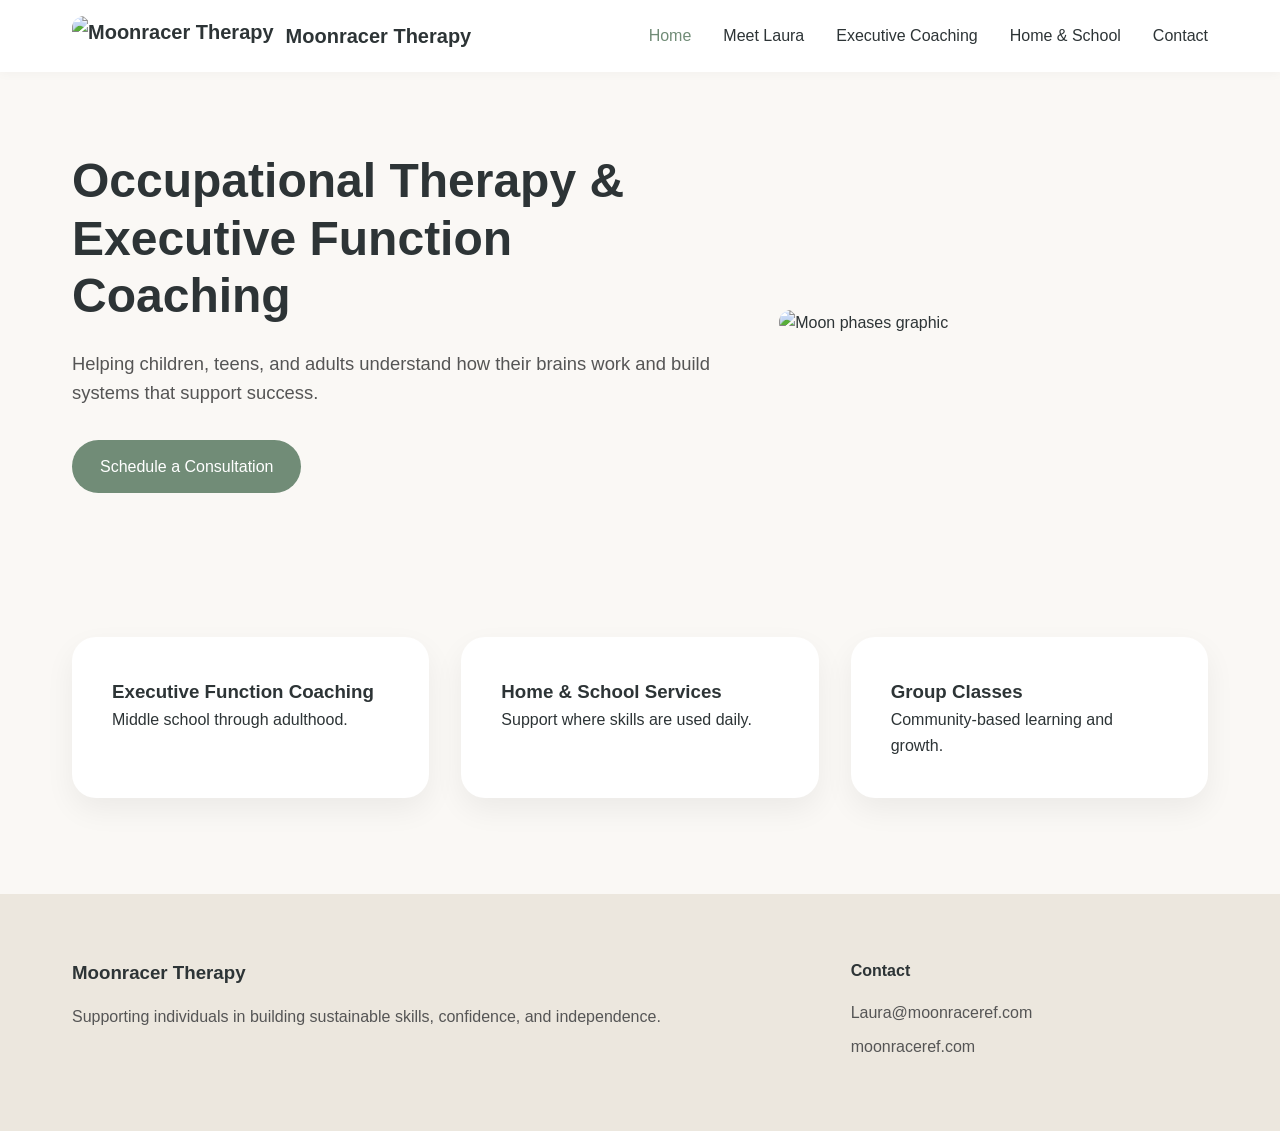
==== index.html @ b33f3b26 "inital commit" ====
<!DOCTYPE html>
<html lang="en">
<head>
    <meta charset="UTF-8">
    <meta name="viewport" content="width=device-width, initial-scale=1.0">
    <title>Moonracer Therapy | Home</title>
    <link rel="stylesheet" href="css/style.css">
</head>
<body>

    <header class="navbar">
        <div class="container">
            <a href="index.html" class="logo">
                <img src="assets/logo.png" alt="Moonracer Therapy">
                <span>Moonracer Therapy</span>
            </a>
            <nav>
                <a href="index.html">Home</a>
                <a href="laura.html">Meet Laura</a>
                <a href="executive-functioning.html">Executive Coaching</a>
                <a href="home-school.html">Home & School</a>
                <a href="contact.html">Contact</a>
            </nav>
        </div>
    </header>

    <main class="container">
        <section class="hero">
            <div class="hero-text">
                <h1>Occupational Therapy &<br>Executive Function Coaching</h1>
                <p>Helping children, teens, and adults understand how their brains work and build systems that support success.</p>
                <a href="contact.html" class="btn">Schedule a Consultation</a>
            </div>
            <img src="assets/moon-phases.jpg" alt="Moon phases graphic">
        </section>

        <section class="service-grid">
            <div class="service-card">
                <h3>Executive Function Coaching</h3>
                <p>Middle school through adulthood.</p>
            </div>
            <div class="service-card">
                <h3>Home & School Services</h3>
                <p>Support where skills are used daily.</p>
            </div>
            <div class="service-card">
                <h3>Group Classes</h3>
                <p>Community-based learning and growth.</p>
            </div>
        </section>
    </main>

    <footer>
        <div class="container footer-grid">
            <div>
                <h3>Moonracer Therapy</h3>
                <p>Supporting individuals in building sustainable skills, confidence, and independence.</p>
            </div>
            <div>
                <h4>Contact</h4>
                <p>Laura@moonraceref.com</p>
                <p>moonraceref.com</p>
            </div>
        </div>
    </footer>

    <script src="js/main.js"></script>
</body>
</html>
---- css/style.css ----
:root {
    --sage: #718c77;
    --blue: #7e95ae;
    --lavender: #9186b4;
    --cream: #faf8f5;
    --sand: #ece7de;
    --text: #2d3436;
    --white: #ffffff;
    --max-width: 1200px;
    --transition: all 0.3s ease;
}

* {
    box-sizing: border-box;
    margin: 0;
    padding: 0;
}

body {
    font-family: 'Inter', sans-serif;
    background-color: var(--cream);
    color: var(--text);
    line-height: 1.6;
    display: flex;
    flex-direction: column;
    min-height: 100vh;
}

.container {
    width: 100%;
    max-width: var(--max-width);
    margin: 0 auto;
    padding: 0 2rem;
}

img {
    max-width: 100%;
    height: auto;
    display: block;
    border-radius: 12px;
}

.btn {
    display: inline-block;
    background: var(--sage);
    color: var(--white);
    padding: 14px 28px;
    border-radius: 999px;
    text-decoration: none;
    font-weight: 500;
    transition: var(--transition);
    border: none;
    cursor: pointer;
}

.btn:hover {
    background: #5d7562;
    transform: translateY(-2px);
}

.card, .service-card, .step {
    background: var(--white);
    border-radius: 24px;
    padding: 2.5rem;
    box-shadow: 0 12px 30px rgba(0, 0, 0, 0.06);
    transition: var(--transition);
}

.card:hover, .service-card:hover {
    transform: translateY(-4px);
    box-shadow: 0 16px 35px rgba(0, 0, 0, 0.09);
}

.page-hero {
    background: linear-gradient(rgba(0, 0, 0, 0.45), rgba(0, 0, 0, 0.45)), 
                url('../assets/moon-phases.jpg') center/cover no-repeat;
    color: var(--white);
    text-align: center;
    padding: 6rem 2rem;
    margin-bottom: 4rem;
}

.page-hero h1 {
    font-size: 2.5rem;
    margin-bottom: 1rem;
    font-weight: 600;
}

.navbar {
    background: var(--white);
    padding: 1rem 0;
    position: sticky;
    top: 0;
    z-index: 1000;
    box-shadow: 0 2px 10px rgba(0,0,0,0.03);
}

.navbar .container {
    display: flex;
    justify-content: space-between;
    align-items: center;
}

.logo {
    display: flex;
    align-items: center;
    gap: 0.75rem;
    text-decoration: none;
    color: var(--text);
    font-weight: 700;
    font-size: 1.25rem;
}

.logo img {
    height: 40px;
    width: auto;
}

nav {
    display: flex;
    gap: 2rem;
}

nav a {
    text-decoration: none;
    color: var(--text);
    font-weight: 500;
    transition: var(--transition);
}

nav a:hover, nav a.active {
    color: var(--sage);
}

footer {
    background: var(--sand);
    padding: 4rem 0;
    margin-top: auto;
}

.footer-grid {
    display: grid;
    grid-template-columns: 2fr 1fr;
    gap: 4rem;
}

footer h3, footer h4 {
    margin-bottom: 1rem;
    color: var(--text);
}

footer p {
    color: #555;
    margin-bottom: 0.5rem;
}

/* Homepage Hero */
.hero {
    display: grid;
    grid-template-columns: 1.2fr 0.8fr;
    gap: 4rem;
    align-items: center;
    padding: 5rem 0;
}

.hero-text h1 {
    font-size: 3rem;
    line-height: 1.2;
    margin-bottom: 1.5rem;
}

.hero-text p {
    font-size: 1.15rem;
    margin-bottom: 2rem;
    color: #555;
}

/* Homepage Services Grid */
.service-grid {
    display: grid;
    grid-template-columns: repeat(3, 1fr);
    gap: 2rem;
    padding: 4rem 0 6rem 0;
}

/* Executive Functioning Layout */
.ef-layout {
    display: grid;
    grid-template-columns: 1.5fr 1fr;
    gap: 4rem;
    margin-bottom: 6rem;
}

.process {
    display: flex;
    flex-direction: column;
    gap: 1.5rem;
}

.step h3 {
    color: var(--lavender);
    margin-bottom: 0.5rem;
}

.sticky-sidebar {
    position: sticky;
    top: 120px;
    display: flex;
    flex-direction: column;
    gap: 2rem;
    height: max-content;
}

.cat-note {
    font-size: 0.9rem;
    font-style: italic;
    color: #666;
    text-align: center;
}

/* Home & School Layout */
.split-cards {
    display: grid;
    grid-template-columns: repeat(2, 1fr);
    gap: 2.5rem;
    margin-bottom: 6rem;
}

.split-cards h2 {
    color: var(--blue);
    margin-bottom: 1.5rem;
}

.split-cards ul {
    padding-left: 1.25rem;
}

.split-cards li {
    margin-bottom: 0.75rem;
}

/* Meet Laura Layout */
.about {
    display: grid;
    grid-template-columns: 0.8fr 1.2fr;
    gap: 4rem;
    margin-bottom: 6rem;
    align-items: start;
}

.bio h1 {
    margin-bottom: 1.5rem;
    font-size: 2.5rem;
}

.bio p {
    margin-bottom: 1.25rem;
    font-size: 1.05rem;
}

@media (max-width: 968px) {
    .hero, .ef-layout, .split-cards, .about {
        grid-template-columns: 1fr;
        gap: 2.5rem;
    }
    .service-grid {
        grid-template-columns: 1fr;
    }
    .footer-grid {
        grid-template-columns: 1fr;
        gap: 2rem;
    }
    nav {
        gap: 1rem;
    }
    .hero {
        padding: 3rem 0;
    }
    .hero img {
        order: -1;
    }
}
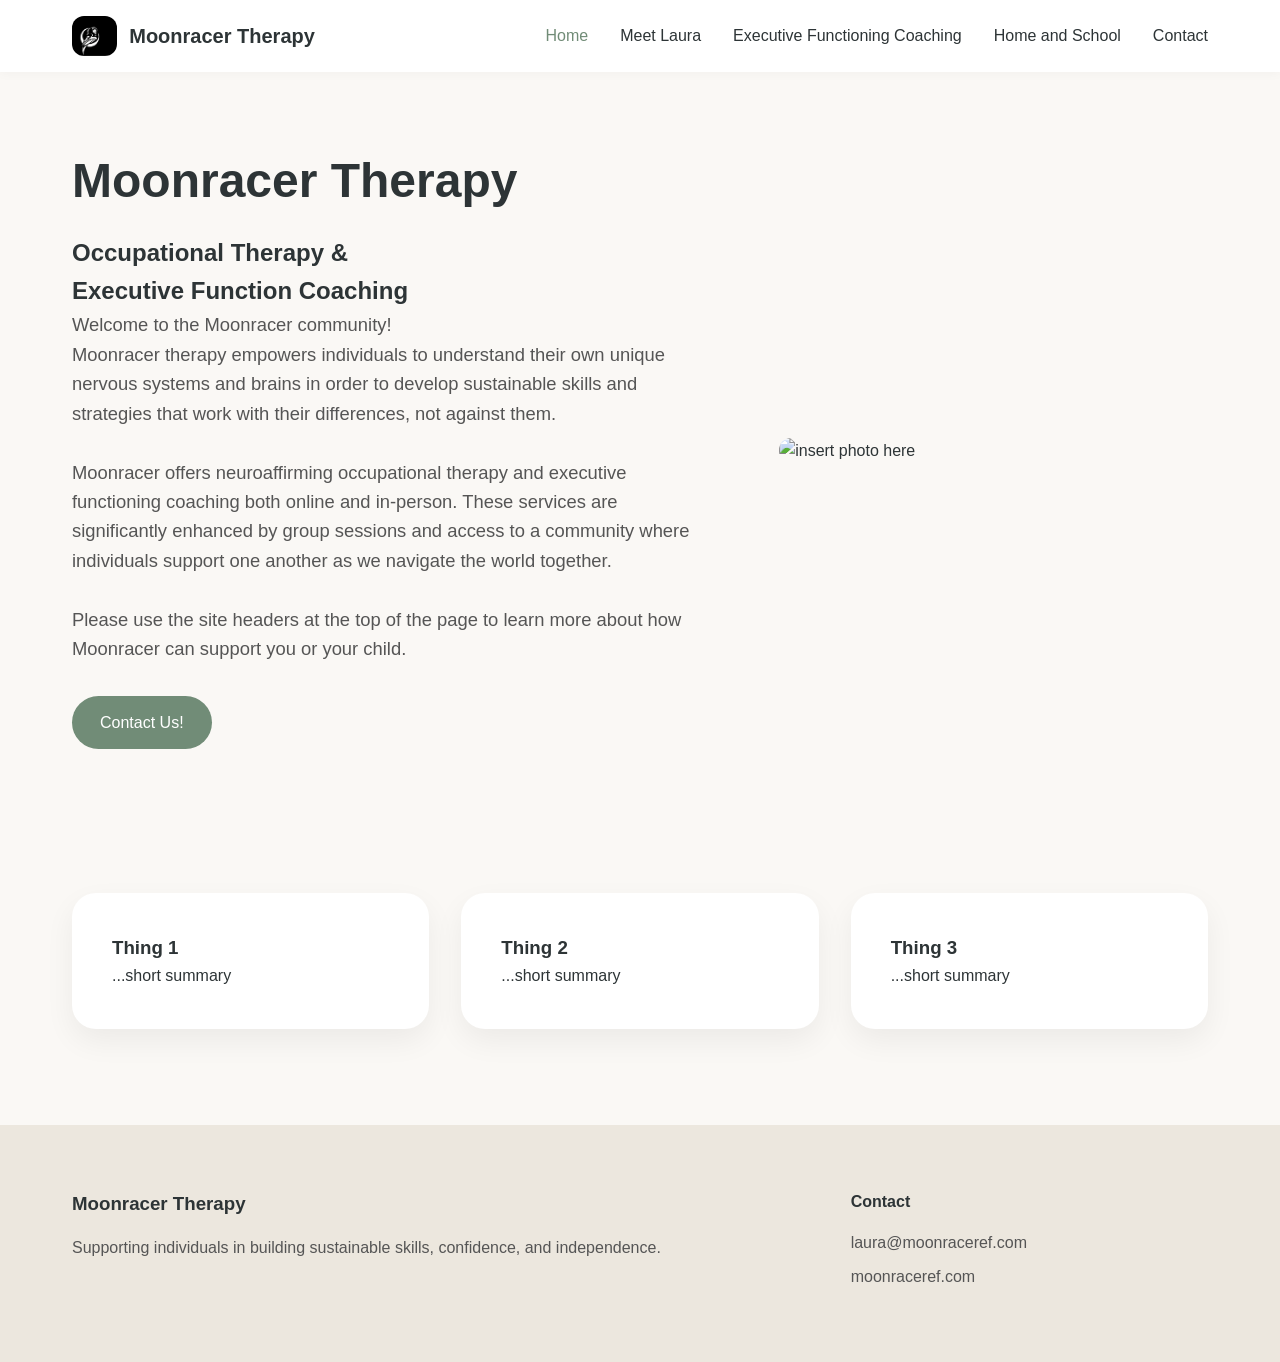
==== commit 3e3e6195: "updated homepage to be more template-like" ====
--- a/index.html
+++ b/index.html
@@ -11,14 +11,14 @@
     <header class="navbar">
         <div class="container">
             <a href="index.html" class="logo">
-                <img src="assets/logo.png" alt="Moonracer Therapy">
+                <img src="assets/logo.webp" alt="Moonracer Therapy logo">
                 <span>Moonracer Therapy</span>
             </a>
             <nav>
                 <a href="index.html">Home</a>
                 <a href="laura.html">Meet Laura</a>
-                <a href="executive-functioning.html">Executive Coaching</a>
-                <a href="home-school.html">Home & School</a>
+                <a href="executive-functioning.html">Executive Functioning Coaching</a>
+                <a href="home-school.html">Home and School</a>
                 <a href="contact.html">Contact</a>
             </nav>
         </div>
@@ -27,25 +27,26 @@
     <main class="container">
         <section class="hero">
             <div class="hero-text">
-                <h1>Occupational Therapy &<br>Executive Function Coaching</h1>
-                <p>Helping children, teens, and adults understand how their brains work and build systems that support success.</p>
-                <a href="contact.html" class="btn">Schedule a Consultation</a>
+		<h1>Moonracer Therapy</h1>
+                <h2>Occupational Therapy &<br>Executive Function Coaching</h2>
+                <p>Welcome to the Moonracer community!<br>Moonracer therapy empowers individuals to understand their own unique nervous systems and brains in order to develop sustainable skills and strategies that work with their differences, not against them.<br><br>Moonracer offers neuroaffirming occupational therapy and executive functioning coaching both online and in-person. These services are significantly enhanced by group sessions and access to a community where individuals support one another as we navigate the world together.<br><br>Please use the site headers at the top of the page to learn more about how Moonracer can support you or your child.</p>
+                <a href="contact.html" class="btn">Contact Us!</a>
             </div>
-            <img src="assets/moon-phases.jpg" alt="Moon phases graphic">
+            <img src="assets/homepage-photo.jpg" alt="insert photo here">
         </section>
 
         <section class="service-grid">
             <div class="service-card">
-                <h3>Executive Function Coaching</h3>
-                <p>Middle school through adulthood.</p>
+                <h3>Thing 1</h3>
+                <p>...short summary</p>
             </div>
             <div class="service-card">
-                <h3>Home & School Services</h3>
-                <p>Support where skills are used daily.</p>
+                <h3>Thing 2</h3>
+		<p>...short summary</p>
             </div>
             <div class="service-card">
-                <h3>Group Classes</h3>
-                <p>Community-based learning and growth.</p>
+                <h3>Thing 3</h3>
+		<p>...short summary</p>
             </div>
         </section>
     </main>
@@ -58,7 +59,7 @@
             </div>
             <div>
                 <h4>Contact</h4>
-                <p>Laura@moonraceref.com</p>
+                <p>laura@moonraceref.com</p>
                 <p>moonraceref.com</p>
             </div>
         </div>
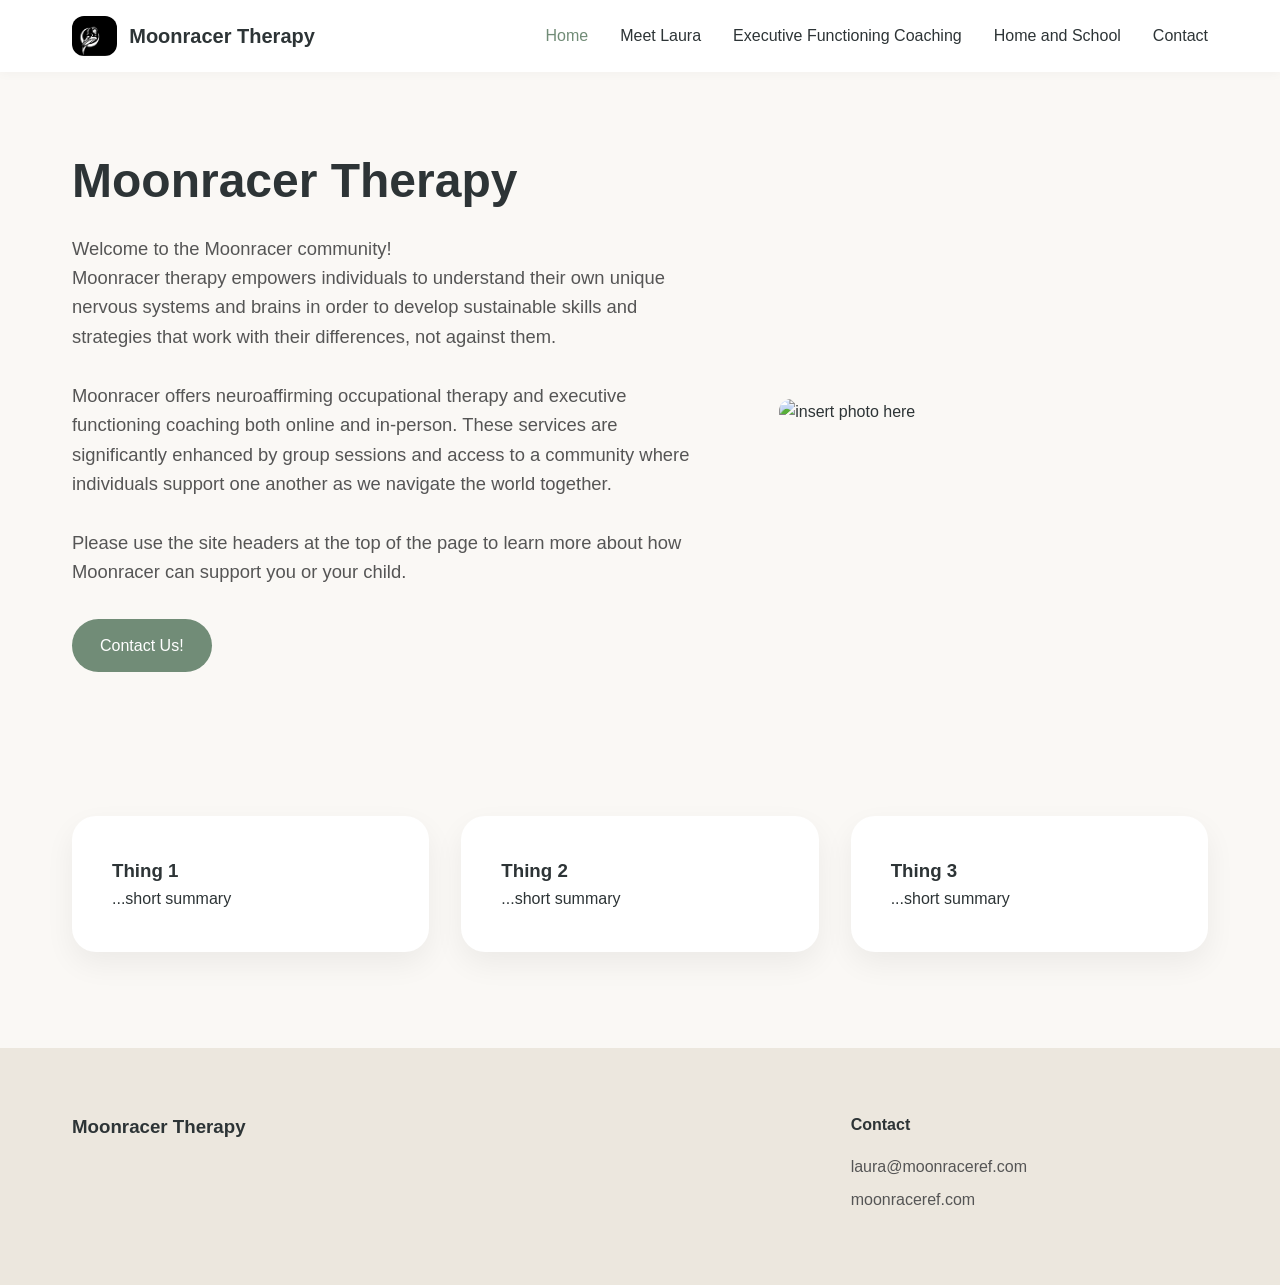
==== commit 6c2f3ae5: "updated footer on index, pulled official text for about me page" ====
--- a/index.html
+++ b/index.html
@@ -28,7 +28,6 @@
         <section class="hero">
             <div class="hero-text">
 		<h1>Moonracer Therapy</h1>
-                <h2>Occupational Therapy &<br>Executive Function Coaching</h2>
                 <p>Welcome to the Moonracer community!<br>Moonracer therapy empowers individuals to understand their own unique nervous systems and brains in order to develop sustainable skills and strategies that work with their differences, not against them.<br><br>Moonracer offers neuroaffirming occupational therapy and executive functioning coaching both online and in-person. These services are significantly enhanced by group sessions and access to a community where individuals support one another as we navigate the world together.<br><br>Please use the site headers at the top of the page to learn more about how Moonracer can support you or your child.</p>
                 <a href="contact.html" class="btn">Contact Us!</a>
             </div>
@@ -55,7 +54,6 @@
         <div class="container footer-grid">
             <div>
                 <h3>Moonracer Therapy</h3>
-                <p>Supporting individuals in building sustainable skills, confidence, and independence.</p>
             </div>
             <div>
                 <h4>Contact</h4>
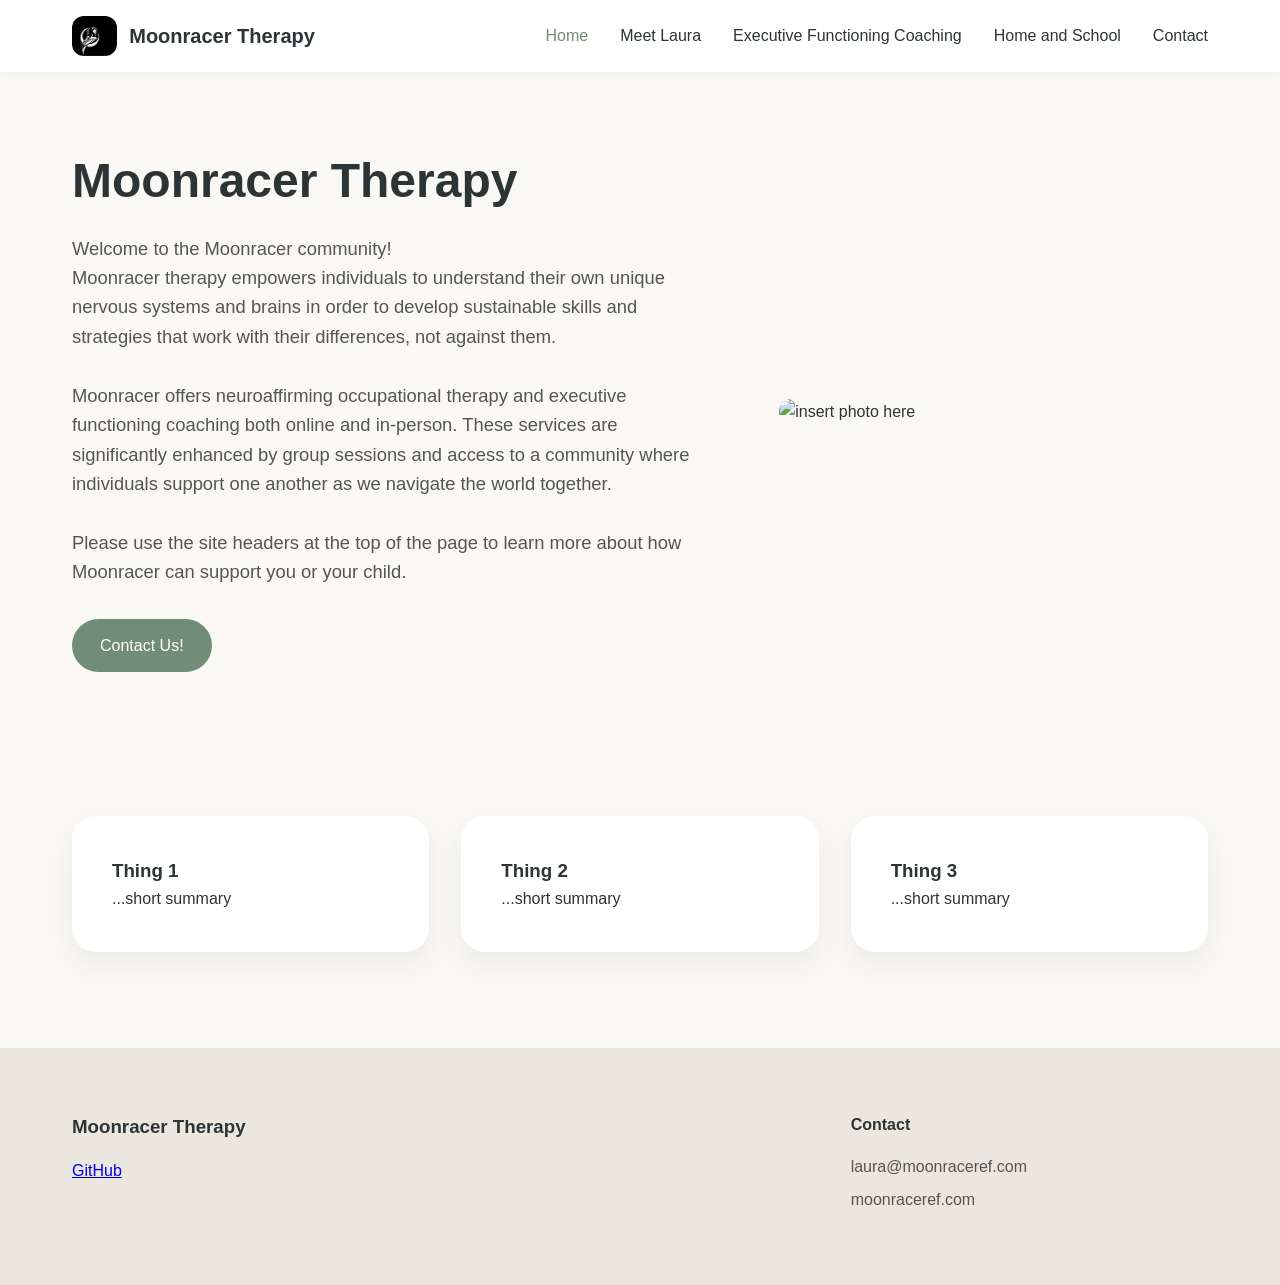
==== commit b56f843a: "fixed logo on all pages" ====
--- a/index.html
+++ b/index.html
@@ -3,7 +3,7 @@
 <head>
     <meta charset="UTF-8">
     <meta name="viewport" content="width=device-width, initial-scale=1.0">
-    <title>Moonracer Therapy | Home</title>
+    <title>Home | Moonracer Therapy</title>
     <link rel="stylesheet" href="css/style.css">
 </head>
 <body>
@@ -54,7 +54,8 @@
         <div class="container footer-grid">
             <div>
                 <h3>Moonracer Therapy</h3>
-            </div>
+           	<a href="https://github.com/vindictivebanana/moonracer-site/tree/master">GitHub</a>
+	   </div>
             <div>
                 <h4>Contact</h4>
                 <p>laura@moonraceref.com</p>
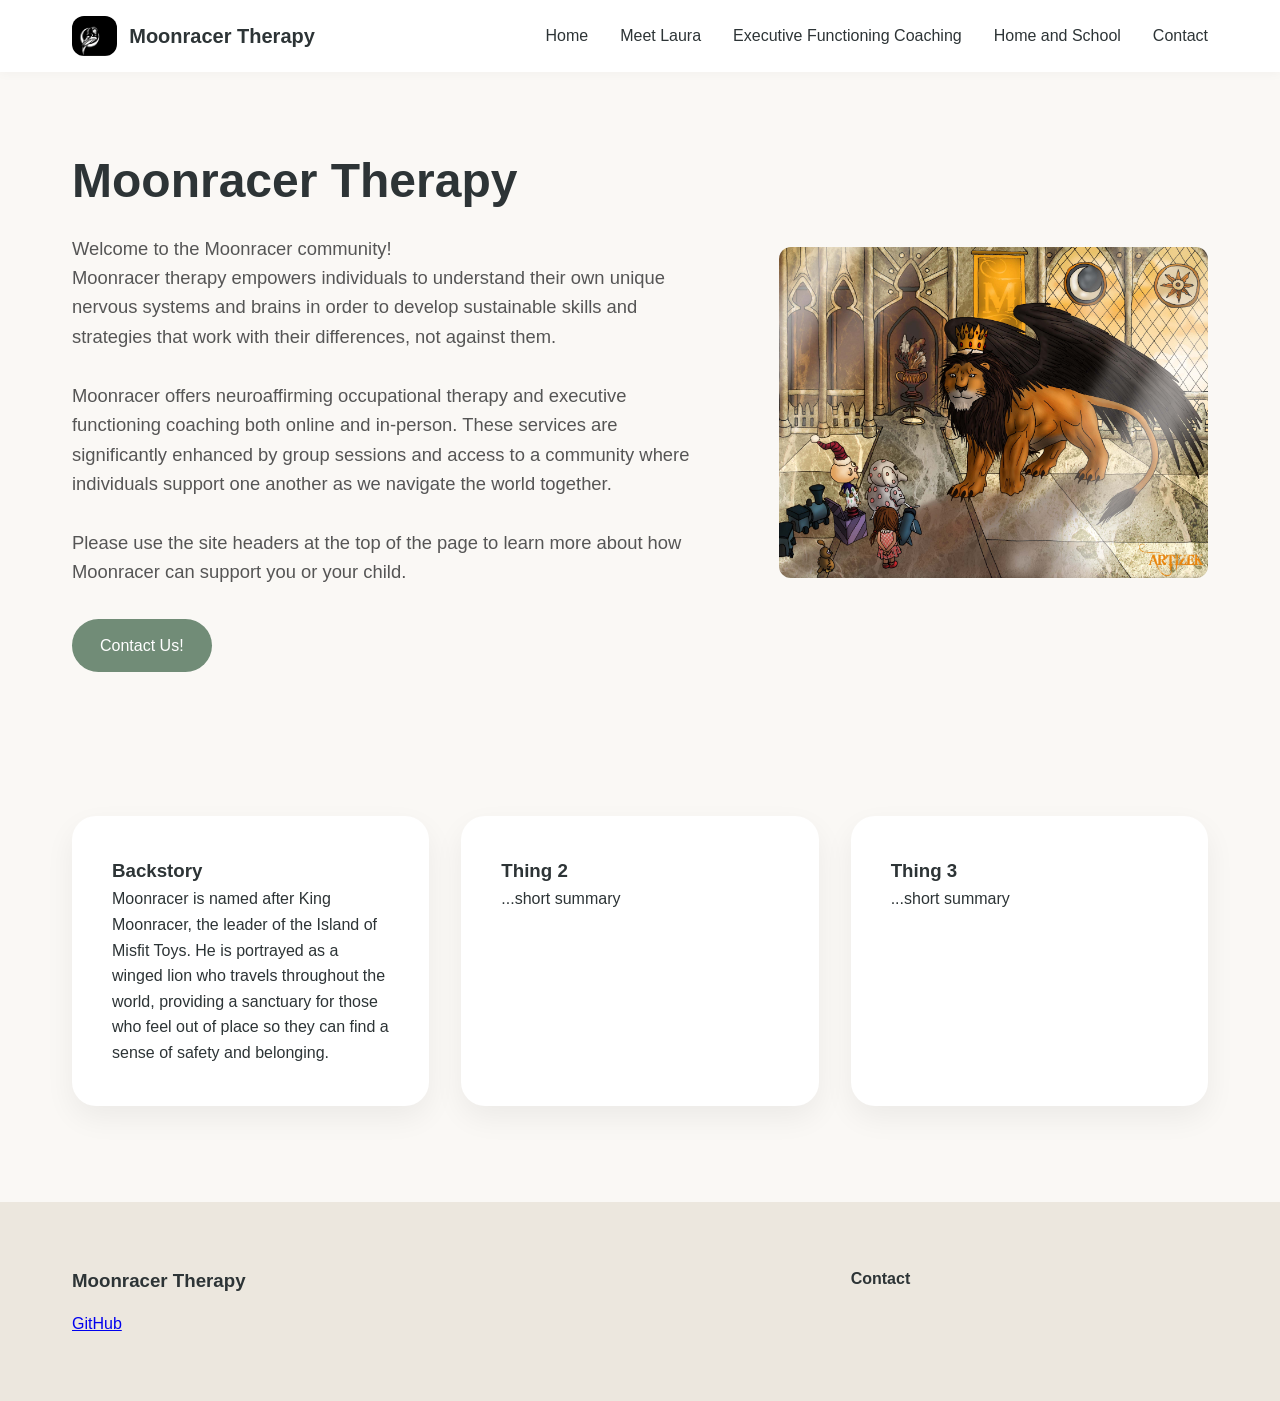
==== commit 0c971e03: "updated headers and footers for all" ====
--- a/index.html
+++ b/index.html
@@ -19,7 +19,7 @@
                 <a href="laura.html">Meet Laura</a>
                 <a href="executive-functioning.html">Executive Functioning Coaching</a>
                 <a href="home-school.html">Home and School</a>
-                <a href="contact.html">Contact</a>
+                <a href="/#footer">Contact</a>
             </nav>
         </div>
     </header>
@@ -31,13 +31,13 @@
                 <p>Welcome to the Moonracer community!<br>Moonracer therapy empowers individuals to understand their own unique nervous systems and brains in order to develop sustainable skills and strategies that work with their differences, not against them.<br><br>Moonracer offers neuroaffirming occupational therapy and executive functioning coaching both online and in-person. These services are significantly enhanced by group sessions and access to a community where individuals support one another as we navigate the world together.<br><br>Please use the site headers at the top of the page to learn more about how Moonracer can support you or your child.</p>
                 <a href="contact.html" class="btn">Contact Us!</a>
             </div>
-            <img src="assets/homepage-photo.jpg" alt="insert photo here">
+            <img src="assets/moonracer.jpg" alt="King Moonracer and the Misfit Toys">
         </section>
 
         <section class="service-grid">
             <div class="service-card">
-                <h3>Thing 1</h3>
-                <p>...short summary</p>
+                <h3>Backstory</h3>
+                <p>Moonracer is named after King Moonracer, the leader of the Island of Misfit Toys. He is portrayed as a winged lion who travels throughout the world, providing a sanctuary for those who feel out of place so they can find a sense of safety and belonging.</p>
             </div>
             <div class="service-card">
                 <h3>Thing 2</h3>
@@ -58,8 +58,7 @@
 	   </div>
             <div>
                 <h4>Contact</h4>
-                <p>laura@moonraceref.com</p>
-                <p>moonraceref.com</p>
+                <a href="mailto:laura@moonraceref.com>laura@moonraceref.com</a>
             </div>
         </div>
     </footer>
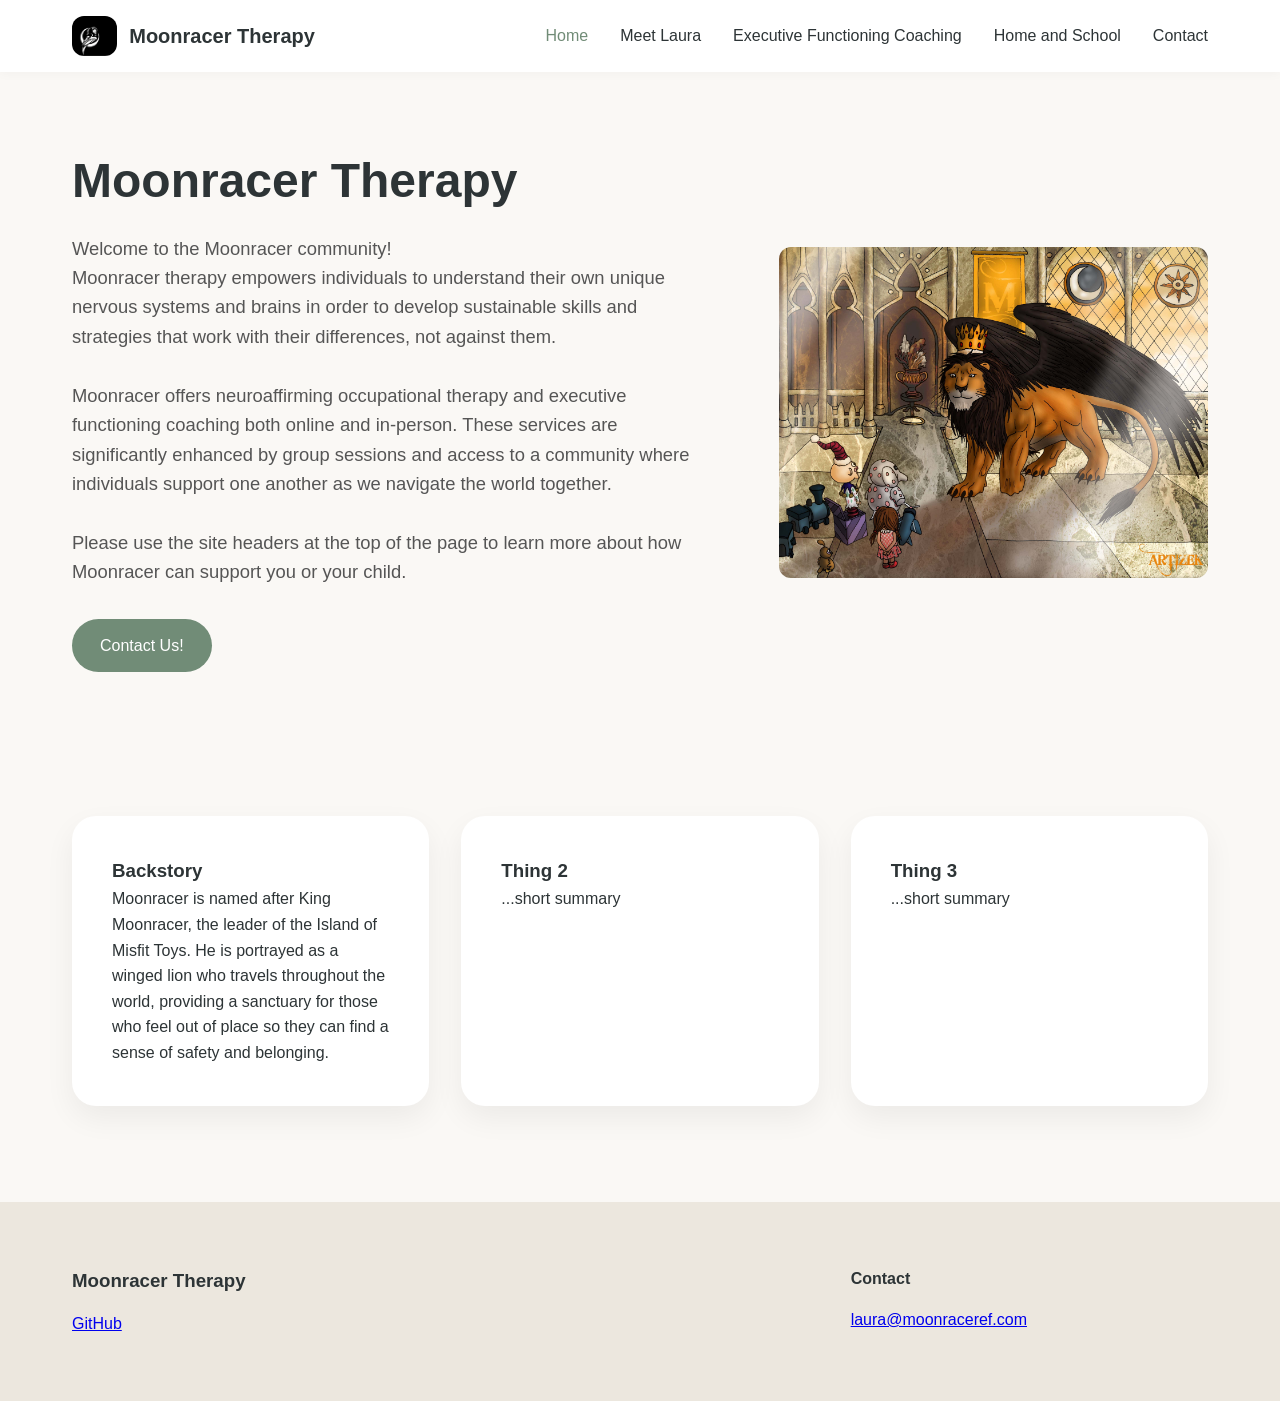
==== commit 05abdc40: "fixed email links" ====
--- a/index.html
+++ b/index.html
@@ -58,7 +58,7 @@
 	   </div>
             <div>
                 <h4>Contact</h4>
-                <a href="mailto:laura@moonraceref.com>laura@moonraceref.com</a>
+                <a href=mailto:laura@moonraceref.com>laura@moonraceref.com</a>
             </div>
         </div>
     </footer>
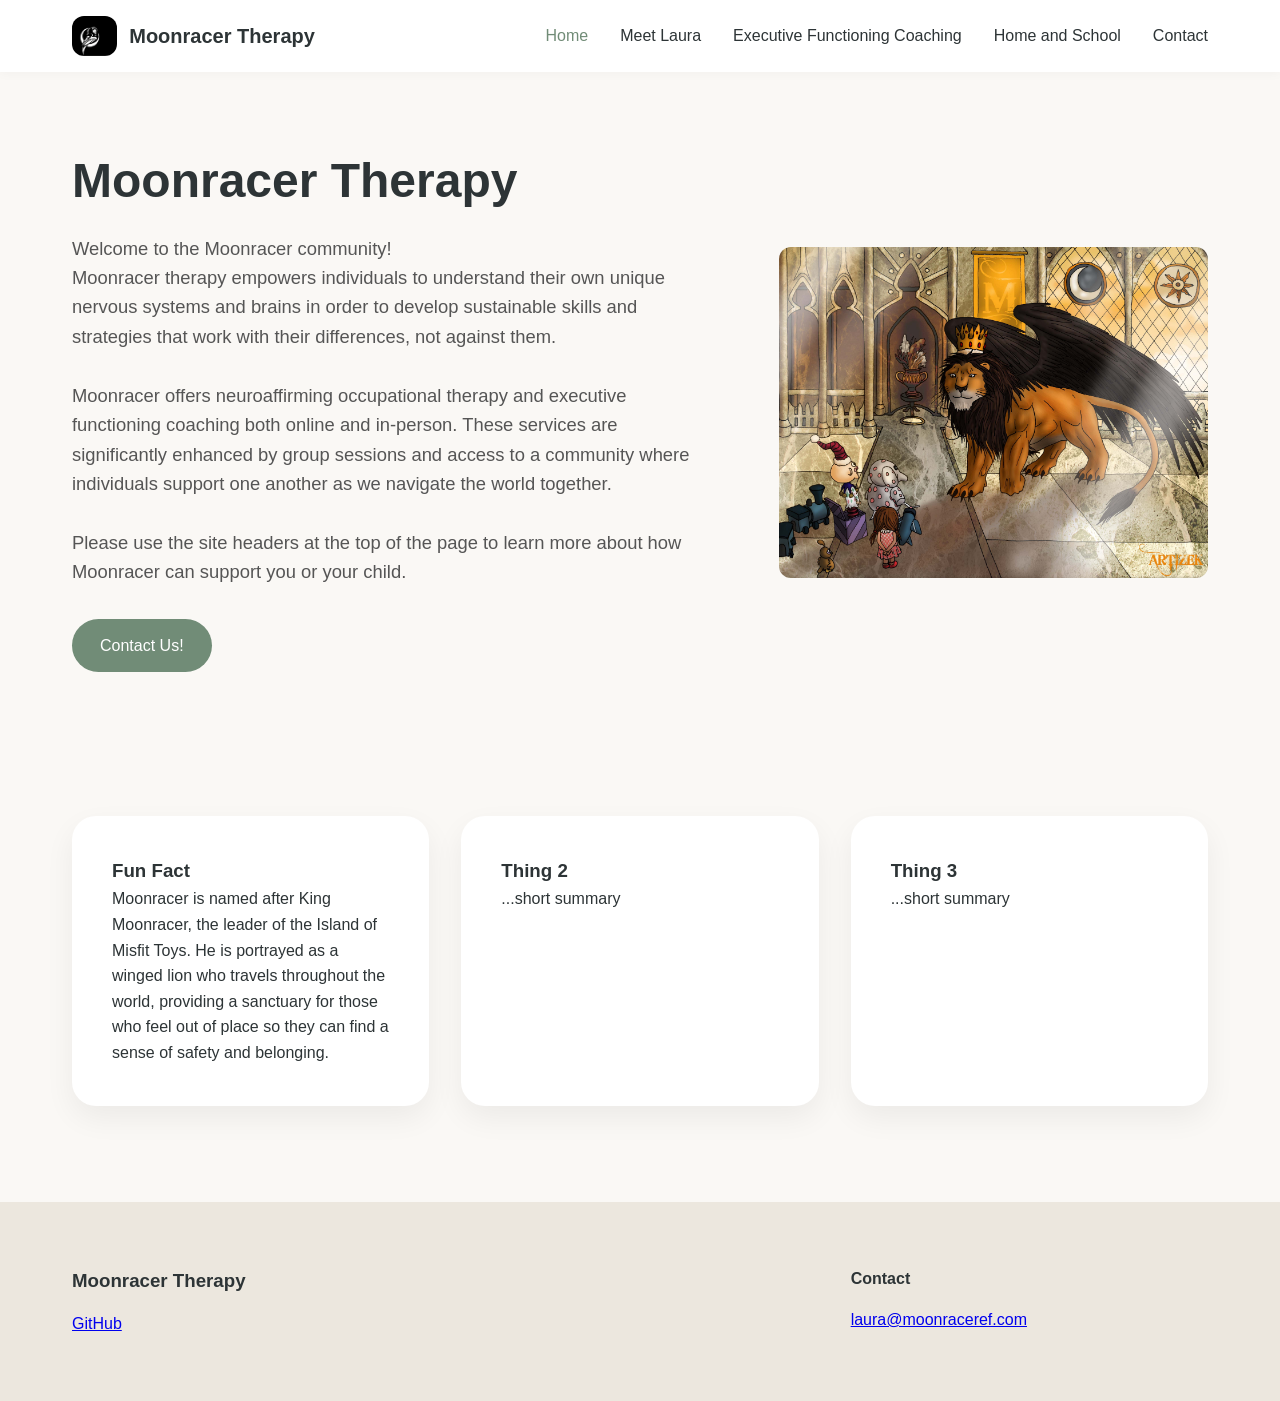
==== commit 6ee74a06: "changed homepage box 1" ====
--- a/index.html
+++ b/index.html
@@ -36,7 +36,7 @@
 
         <section class="service-grid">
             <div class="service-card">
-                <h3>Backstory</h3>
+                <h3>Fun Fact</h3>
                 <p>Moonracer is named after King Moonracer, the leader of the Island of Misfit Toys. He is portrayed as a winged lion who travels throughout the world, providing a sanctuary for those who feel out of place so they can find a sense of safety and belonging.</p>
             </div>
             <div class="service-card">
